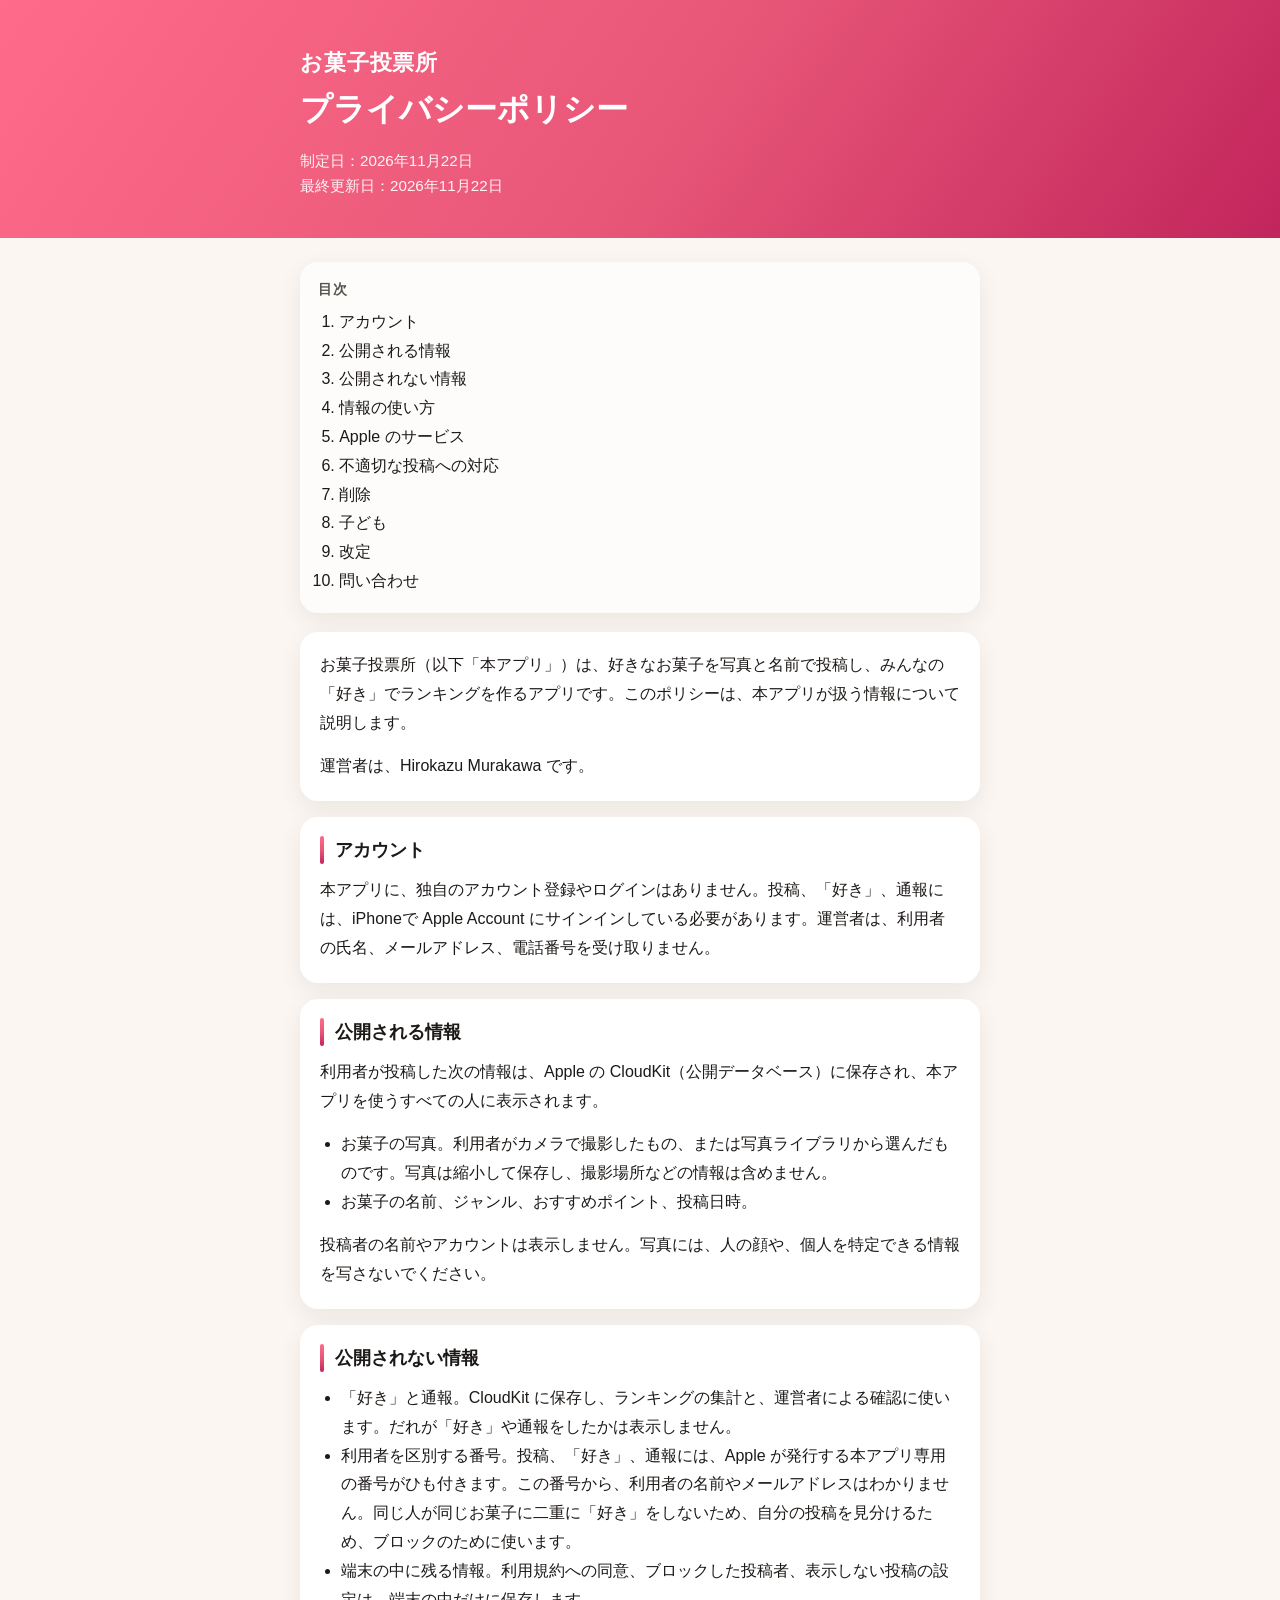
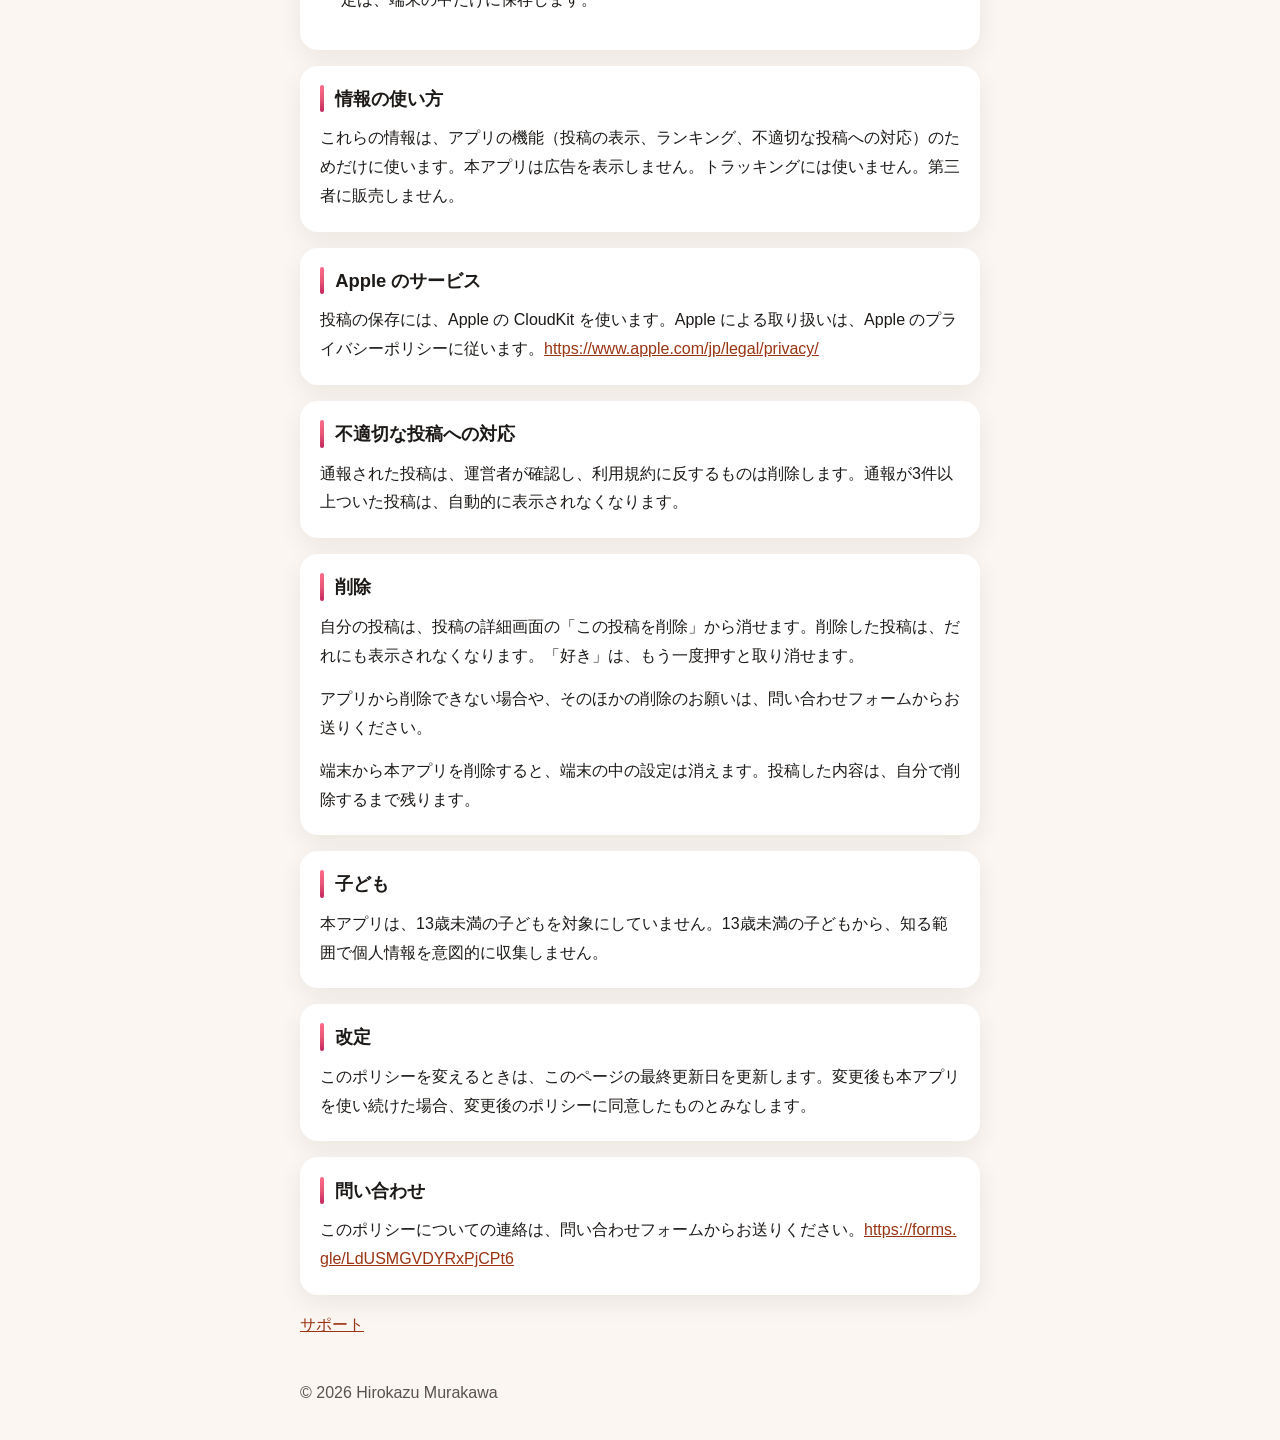
==== privacy.html @ 23c509de "お菓子投票所のサポートページとプライバシーポリシーを追加 Co-authored-by: Cursor <cursoragent@cursor.com>" ====
<!DOCTYPE html>
<html lang="ja">
<head>
  <meta charset="utf-8">
  <meta name="viewport" content="width=device-width, initial-scale=1">
  <title>プライバシーポリシー - お菓子投票所</title>
  <link rel="stylesheet" href="assets/style.css">
</head>
<body>
  <header class="site-header">
    <div class="wrap">
      <p class="app-name">お菓子投票所</p>
      <h1>プライバシーポリシー</h1>
      <p class="dates">制定日：2026年11月22日<br>最終更新日：2026年11月22日</p>
    </div>
  </header>

  <main class="wrap">
    <nav class="toc" aria-label="目次">
      <p>目次</p>
      <ol>
        <li><a href="#account">アカウント</a></li>
        <li><a href="#published">公開される情報</a></li>
        <li><a href="#unpublished">公開されない情報</a></li>
        <li><a href="#use">情報の使い方</a></li>
        <li><a href="#apple">Apple のサービス</a></li>
        <li><a href="#moderation">不適切な投稿への対応</a></li>
        <li><a href="#deletion">削除</a></li>
        <li><a href="#children">子ども</a></li>
        <li><a href="#changes">改定</a></li>
        <li><a href="#contact">問い合わせ</a></li>
      </ol>
    </nav>

    <section class="card">
      <p>お菓子投票所（以下「本アプリ」）は、好きなお菓子を写真と名前で投稿し、みんなの「好き」でランキングを作るアプリです。このポリシーは、本アプリが扱う情報について説明します。</p>
      <p>運営者は、Hirokazu Murakawa です。</p>
    </section>

    <section class="card" id="account">
      <h2>アカウント</h2>
      <p>本アプリに、独自のアカウント登録やログインはありません。投稿、「好き」、通報には、iPhoneで Apple Account にサインインしている必要があります。運営者は、利用者の氏名、メールアドレス、電話番号を受け取りません。</p>
    </section>

    <section class="card" id="published">
      <h2>公開される情報</h2>
      <p>利用者が投稿した次の情報は、Apple の CloudKit（公開データベース）に保存され、本アプリを使うすべての人に表示されます。</p>
      <ul>
        <li>お菓子の写真。利用者がカメラで撮影したもの、または写真ライブラリから選んだものです。写真は縮小して保存し、撮影場所などの情報は含めません。</li>
        <li>お菓子の名前、ジャンル、おすすめポイント、投稿日時。</li>
      </ul>
      <p>投稿者の名前やアカウントは表示しません。写真には、人の顔や、個人を特定できる情報を写さないでください。</p>
    </section>

    <section class="card" id="unpublished">
      <h2>公開されない情報</h2>
      <ul>
        <li>「好き」と通報。CloudKit に保存し、ランキングの集計と、運営者による確認に使います。だれが「好き」や通報をしたかは表示しません。</li>
        <li>利用者を区別する番号。投稿、「好き」、通報には、Apple が発行する本アプリ専用の番号がひも付きます。この番号から、利用者の名前やメールアドレスはわかりません。同じ人が同じお菓子に二重に「好き」をしないため、自分の投稿を見分けるため、ブロックのために使います。</li>
        <li>端末の中に残る情報。利用規約への同意、ブロックした投稿者、表示しない投稿の設定は、端末の中だけに保存します。</li>
      </ul>
    </section>

    <section class="card" id="use">
      <h2>情報の使い方</h2>
      <p>これらの情報は、アプリの機能（投稿の表示、ランキング、不適切な投稿への対応）のためだけに使います。本アプリは広告を表示しません。トラッキングには使いません。第三者に販売しません。</p>
    </section>

    <section class="card" id="apple">
      <h2>Apple のサービス</h2>
      <p>投稿の保存には、Apple の CloudKit を使います。Apple による取り扱いは、Apple のプライバシーポリシーに従います。<a href="https://www.apple.com/jp/legal/privacy/">https://www.apple.com/jp/legal/privacy/</a></p>
    </section>

    <section class="card" id="moderation">
      <h2>不適切な投稿への対応</h2>
      <p>通報された投稿は、運営者が確認し、利用規約に反するものは削除します。通報が3件以上ついた投稿は、自動的に表示されなくなります。</p>
    </section>

    <section class="card" id="deletion">
      <h2>削除</h2>
      <p>自分の投稿は、投稿の詳細画面の「この投稿を削除」から消せます。削除した投稿は、だれにも表示されなくなります。「好き」は、もう一度押すと取り消せます。</p>
      <p>アプリから削除できない場合や、そのほかの削除のお願いは、問い合わせフォームからお送りください。</p>
      <p>端末から本アプリを削除すると、端末の中の設定は消えます。投稿した内容は、自分で削除するまで残ります。</p>
    </section>

    <section class="card" id="children">
      <h2>子ども</h2>
      <p>本アプリは、13歳未満の子どもを対象にしていません。13歳未満の子どもから、知る範囲で個人情報を意図的に収集しません。</p>
    </section>

    <section class="card" id="changes">
      <h2>改定</h2>
      <p>このポリシーを変えるときは、このページの最終更新日を更新します。変更後も本アプリを使い続けた場合、変更後のポリシーに同意したものとみなします。</p>
    </section>

    <section class="card" id="contact">
      <h2>問い合わせ</h2>
      <p>このポリシーについての連絡は、問い合わせフォームからお送りください。<a href="https://forms.gle/LdUSMGVDYRxPjCPt6">https://forms.gle/LdUSMGVDYRxPjCPt6</a></p>
    </section>

    <p class="page-links"><a href="index.html">サポート</a></p>
  </main>

  <footer class="site-footer">
    <div class="wrap">
      <p>© 2026 Hirokazu Murakawa</p>
    </div>
  </footer>
</body>
</html>
---- assets/style.css ----
/* 色は変数だけ変えれば、別アプリの同じレイアウトに使える。 */
:root {
  --accent-start: #ff6b8a;
  --accent-mid: #e85778;
  --accent-end: #c2255c;
  --page-bg: #fbf6f2;
  --card-bg: #ffffff;
  --text: #1c1917;
  --muted: #57534e;
  --link: #9a3412;
  --shadow: 0 8px 24px rgba(60, 30, 20, 0.07);
  --toc-bg: rgba(255, 255, 255, 0.72);
}

@media (prefers-color-scheme: dark) {
  :root {
    --page-bg: #0c1730;
    --card-bg: #172544;
    --text: #f4f0e8;
    --muted: #d5d0c6;
    --link: #ffc2a8;
    --shadow: 0 10px 28px rgba(0, 0, 0, 0.28);
    --toc-bg: rgba(23, 37, 68, 0.9);
  }
}

* { box-sizing: border-box; }

html { scroll-behavior: smooth; }

@media (prefers-reduced-motion: reduce) {
  html { scroll-behavior: auto; }
}

body {
  margin: 0;
  background: var(--page-bg);
  color: var(--text);
  font-family: -apple-system, "Hiragino Sans", sans-serif;
  font-size: 16px;
  line-height: 1.8;
}

.wrap {
  max-width: 720px;
  margin: 0 auto;
  padding: 0 1.25rem;
}

.site-header {
  background: linear-gradient(125deg, var(--accent-start), var(--accent-mid) 52%, var(--accent-end));
  color: #fff;
}

.site-header .wrap {
  padding-top: 2.75rem;
  padding-bottom: 2.4rem;
}

.app-name {
  margin: 0 0 0.35rem;
  font-size: 1.35rem;
  font-weight: 700;
  letter-spacing: 0.04em;
}

h1 {
  margin: 0;
  font-size: 2rem;
  line-height: 1.35;
  font-weight: 700;
}

.dates {
  margin: 1rem 0 0;
  font-size: 0.95rem;
  line-height: 1.7;
  color: rgba(255, 255, 255, 0.92);
}

main.wrap {
  padding-top: 1.5rem;
  padding-bottom: 2.5rem;
}

.toc {
  margin: 0 0 1.15rem;
  padding: 1rem 1.15rem 1.1rem;
  background: var(--toc-bg);
  border-radius: 18px;
  box-shadow: var(--shadow);
}

.toc p {
  margin: 0 0 0.35rem;
  font-size: 0.85rem;
  font-weight: 700;
  letter-spacing: 0.08em;
  color: var(--muted);
}

.toc ol {
  margin: 0;
  padding-left: 1.3rem;
}

.toc a {
  color: var(--text);
  text-decoration: none;
}

.toc a:hover,
.toc a:focus-visible {
  color: var(--accent-mid);
}

.card {
  margin: 0 0 1rem;
  padding: 1.2rem 1.25rem 1.3rem;
  background: var(--card-bg);
  border-radius: 18px;
  box-shadow: var(--shadow);
}

.card h2 {
  display: flex;
  align-items: stretch;
  gap: 0.7rem;
  margin: 0 0 0.75rem;
  font-size: 1.15rem;
  line-height: 1.5;
}

.card h2::before {
  content: "";
  width: 4px;
  border-radius: 999px;
  background: linear-gradient(var(--accent-start), var(--accent-mid), var(--accent-end));
}

p, li { font-size: 16px; }

.card p { margin: 0 0 0.9rem; }
.card p:last-child { margin-bottom: 0; }

ul {
  margin: 0 0 0.9rem;
  padding-left: 1.3rem;
}

a {
  color: var(--link);
  word-break: break-all;
}

.button {
  display: inline-block;
  margin-top: 0.35rem;
  padding: 0.7rem 1.25rem;
  border-radius: 999px;
  background: linear-gradient(125deg, var(--accent-start), var(--accent-mid) 52%, var(--accent-end));
  color: #fff;
  font-weight: 700;
  text-decoration: none;
  word-break: keep-all;
}

.page-links {
  margin: 0.4rem 0 0;
}

.site-footer {
  padding-bottom: 2rem;
  color: var(--muted);
  font-size: 0.9rem;
}

.site-footer p { margin: 0; }

section[id] { scroll-margin-top: 1rem; }
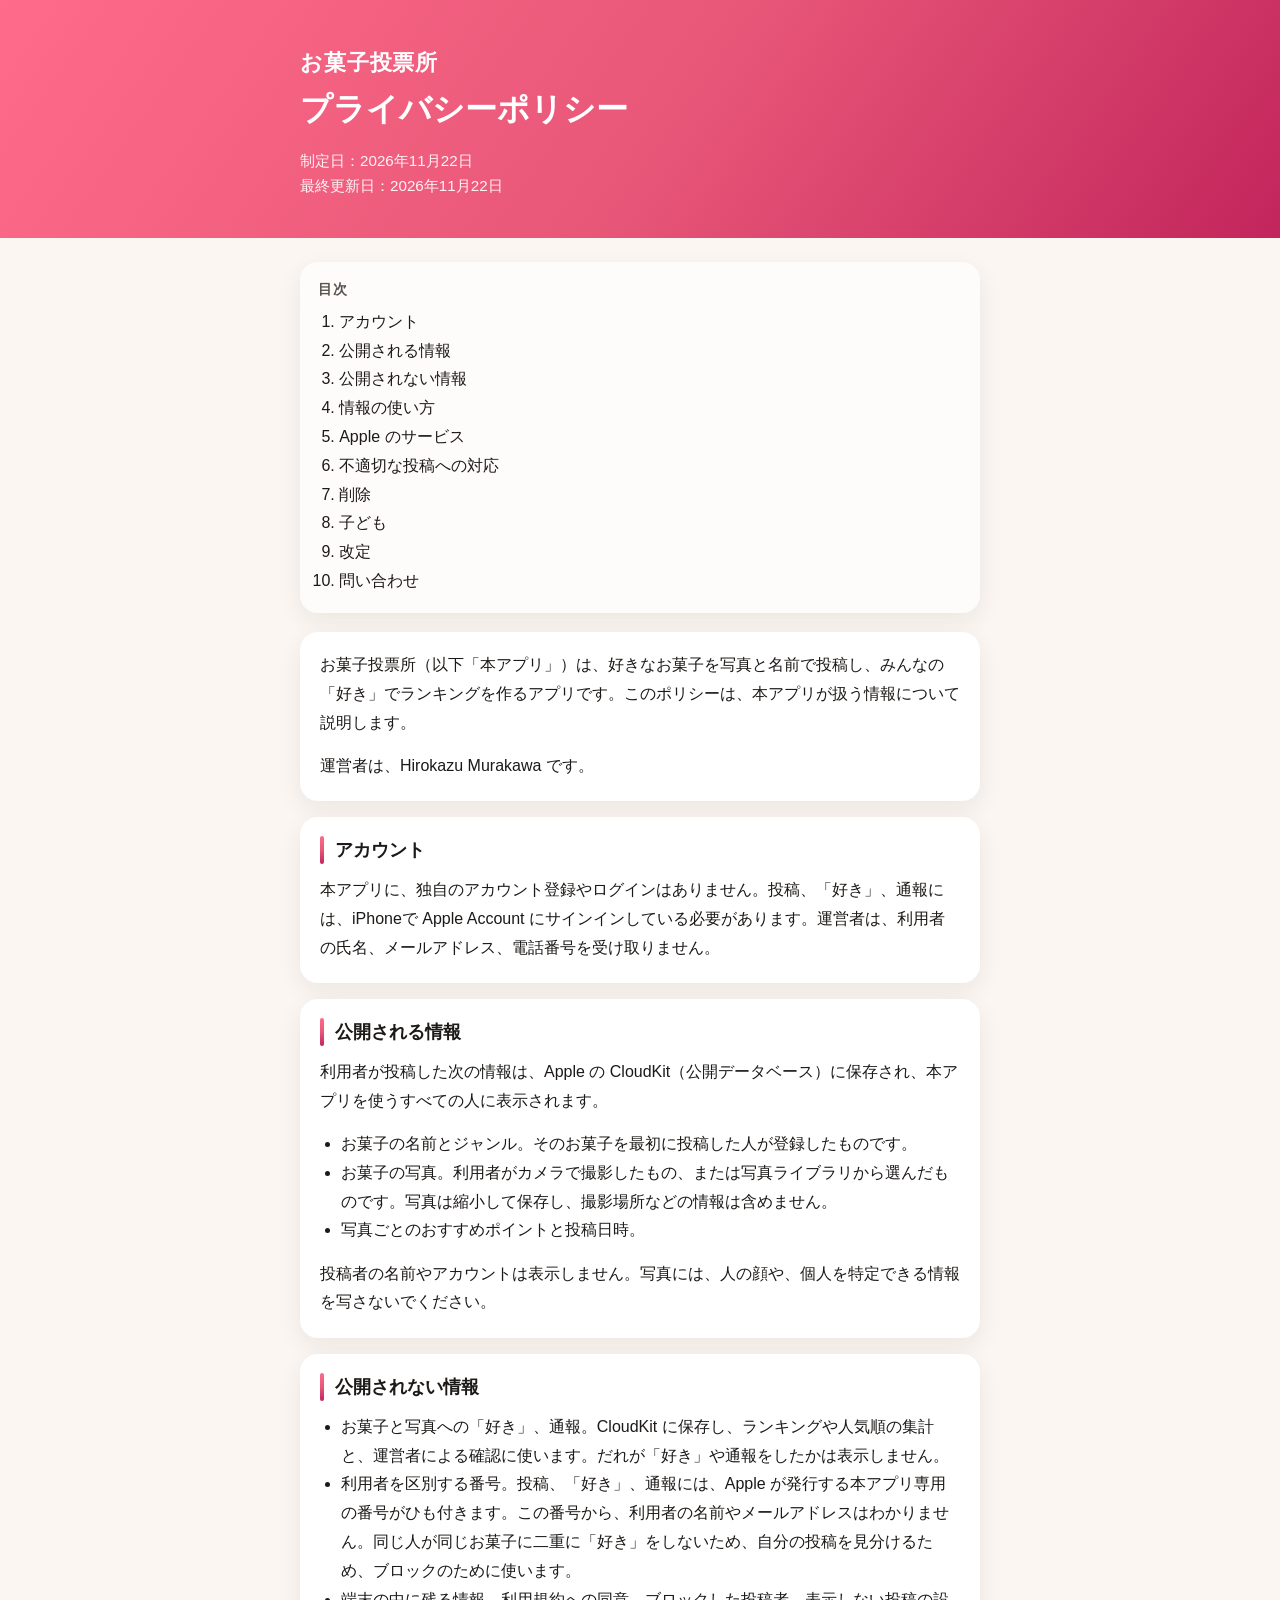
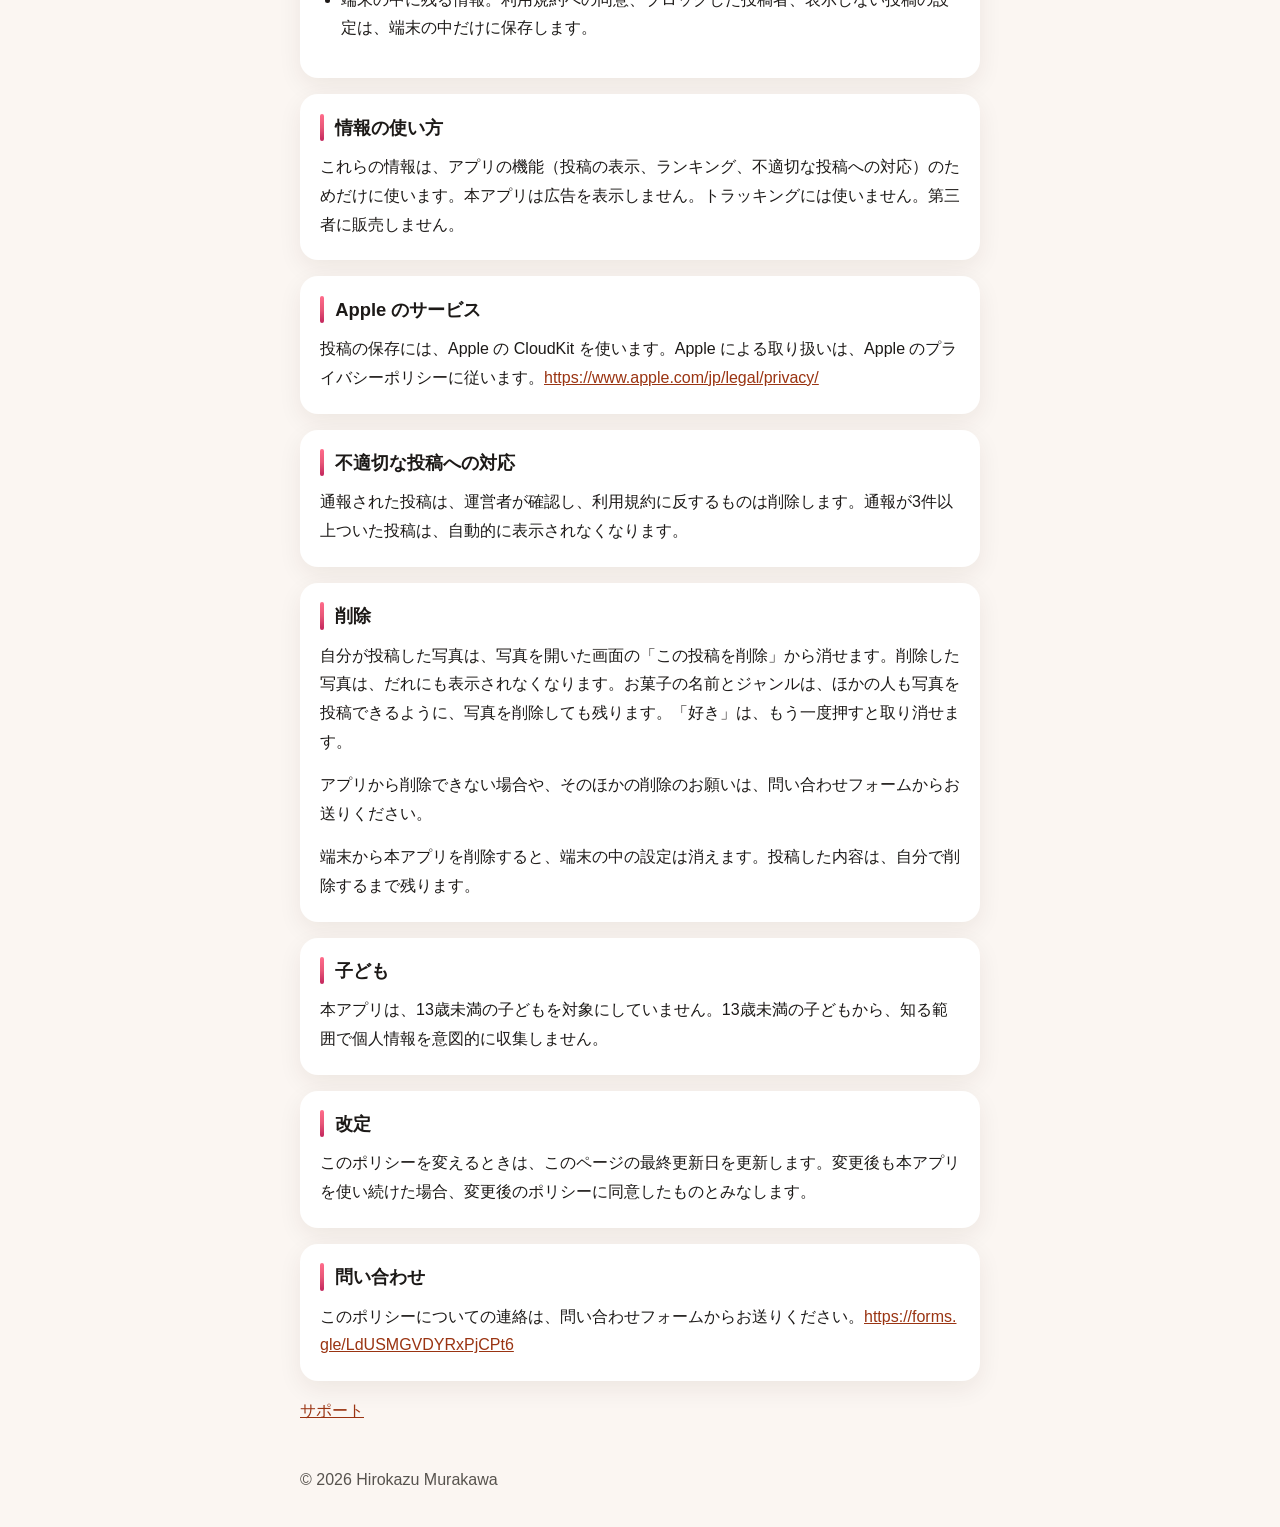
==== commit 5b93fd04: "複数写真と写真の「好き」に合わせて説明を更新 Co-authored-by: Cursor <cursoragent@cursor.com>" ====
--- a/privacy.html
+++ b/privacy.html
@@ -46,8 +46,9 @@
       <h2>公開される情報</h2>
       <p>利用者が投稿した次の情報は、Apple の CloudKit（公開データベース）に保存され、本アプリを使うすべての人に表示されます。</p>
       <ul>
+        <li>お菓子の名前とジャンル。そのお菓子を最初に投稿した人が登録したものです。</li>
         <li>お菓子の写真。利用者がカメラで撮影したもの、または写真ライブラリから選んだものです。写真は縮小して保存し、撮影場所などの情報は含めません。</li>
-        <li>お菓子の名前、ジャンル、おすすめポイント、投稿日時。</li>
+        <li>写真ごとのおすすめポイントと投稿日時。</li>
       </ul>
       <p>投稿者の名前やアカウントは表示しません。写真には、人の顔や、個人を特定できる情報を写さないでください。</p>
     </section>
@@ -55,7 +56,7 @@
     <section class="card" id="unpublished">
       <h2>公開されない情報</h2>
       <ul>
-        <li>「好き」と通報。CloudKit に保存し、ランキングの集計と、運営者による確認に使います。だれが「好き」や通報をしたかは表示しません。</li>
+        <li>お菓子と写真への「好き」、通報。CloudKit に保存し、ランキングや人気順の集計と、運営者による確認に使います。だれが「好き」や通報をしたかは表示しません。</li>
         <li>利用者を区別する番号。投稿、「好き」、通報には、Apple が発行する本アプリ専用の番号がひも付きます。この番号から、利用者の名前やメールアドレスはわかりません。同じ人が同じお菓子に二重に「好き」をしないため、自分の投稿を見分けるため、ブロックのために使います。</li>
         <li>端末の中に残る情報。利用規約への同意、ブロックした投稿者、表示しない投稿の設定は、端末の中だけに保存します。</li>
       </ul>
@@ -78,7 +79,7 @@
 
     <section class="card" id="deletion">
       <h2>削除</h2>
-      <p>自分の投稿は、投稿の詳細画面の「この投稿を削除」から消せます。削除した投稿は、だれにも表示されなくなります。「好き」は、もう一度押すと取り消せます。</p>
+      <p>自分が投稿した写真は、写真を開いた画面の「この投稿を削除」から消せます。削除した写真は、だれにも表示されなくなります。お菓子の名前とジャンルは、ほかの人も写真を投稿できるように、写真を削除しても残ります。「好き」は、もう一度押すと取り消せます。</p>
       <p>アプリから削除できない場合や、そのほかの削除のお願いは、問い合わせフォームからお送りください。</p>
       <p>端末から本アプリを削除すると、端末の中の設定は消えます。投稿した内容は、自分で削除するまで残ります。</p>
     </section>
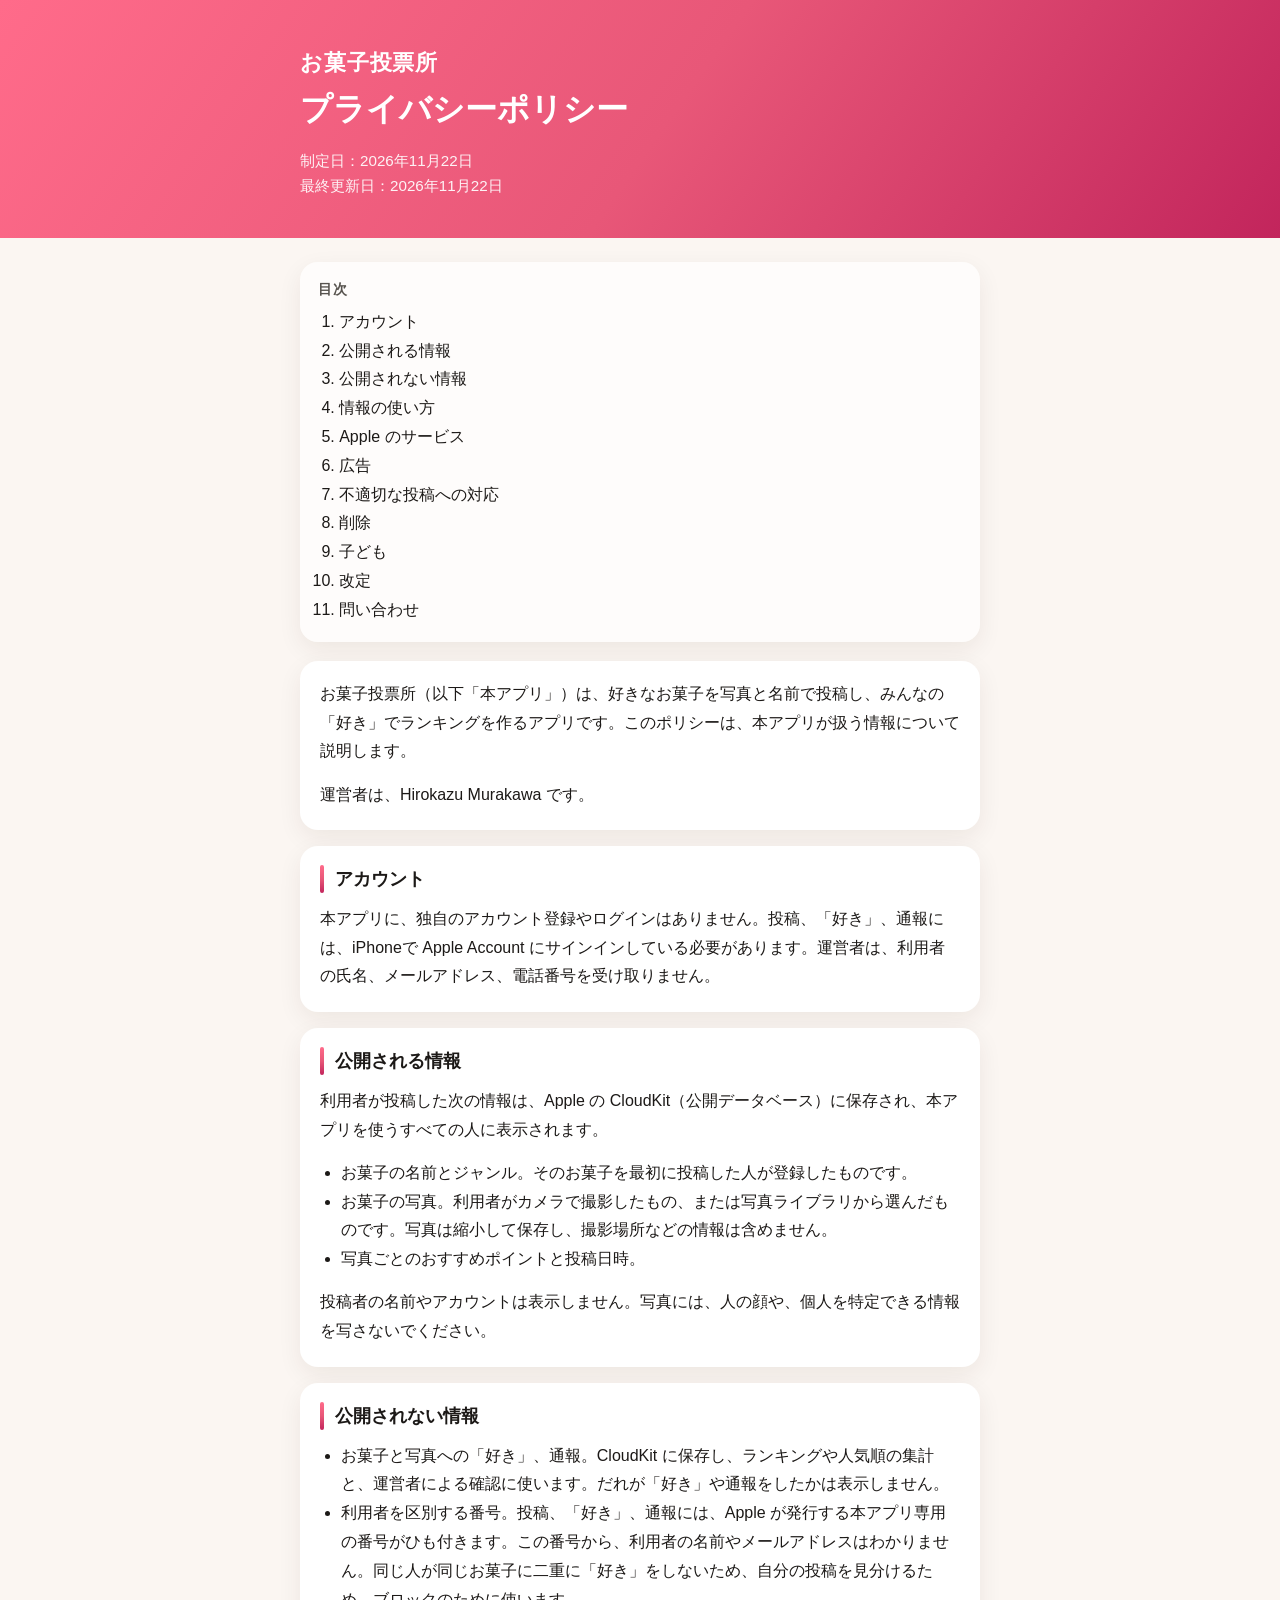
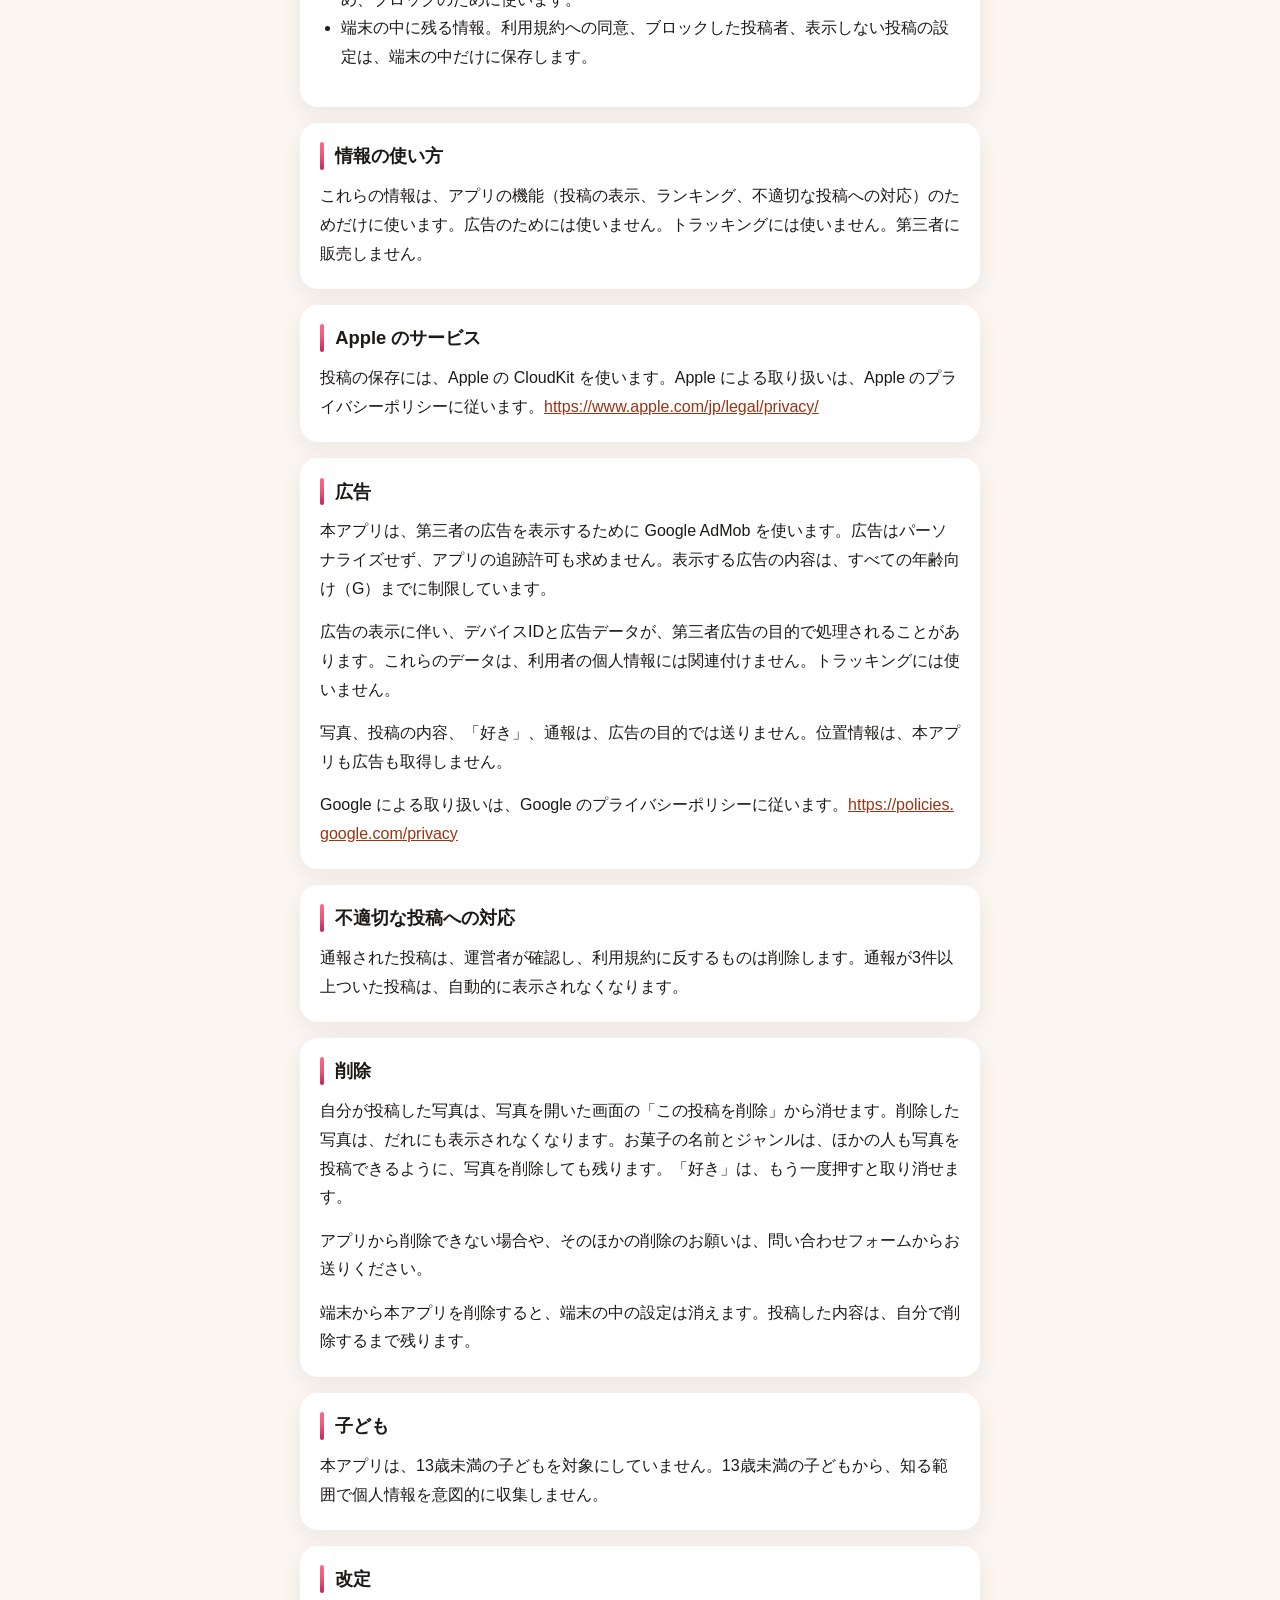
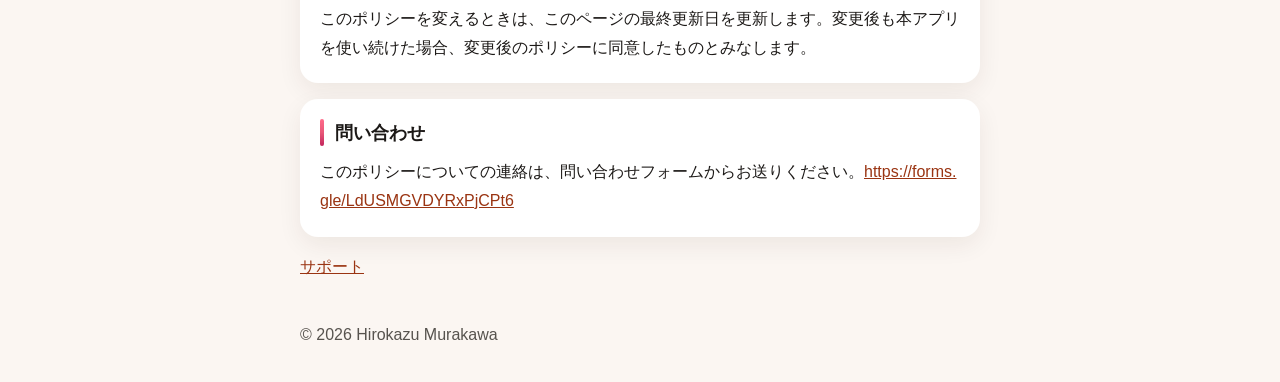
==== commit 508b2a3a: "複数写真・写真の「好き」・広告に合わせて説明を更新 Co-authored-by: Cursor <cursoragent@cursor.com>" ====
--- a/privacy.html
+++ b/privacy.html
@@ -24,6 +24,7 @@
         <li><a href="#unpublished">公開されない情報</a></li>
         <li><a href="#use">情報の使い方</a></li>
         <li><a href="#apple">Apple のサービス</a></li>
+        <li><a href="#ads">広告</a></li>
         <li><a href="#moderation">不適切な投稿への対応</a></li>
         <li><a href="#deletion">削除</a></li>
         <li><a href="#children">子ども</a></li>
@@ -64,12 +65,20 @@
 
     <section class="card" id="use">
       <h2>情報の使い方</h2>
-      <p>これらの情報は、アプリの機能（投稿の表示、ランキング、不適切な投稿への対応）のためだけに使います。本アプリは広告を表示しません。トラッキングには使いません。第三者に販売しません。</p>
+      <p>これらの情報は、アプリの機能（投稿の表示、ランキング、不適切な投稿への対応）のためだけに使います。広告のためには使いません。トラッキングには使いません。第三者に販売しません。</p>
     </section>
 
     <section class="card" id="apple">
       <h2>Apple のサービス</h2>
       <p>投稿の保存には、Apple の CloudKit を使います。Apple による取り扱いは、Apple のプライバシーポリシーに従います。<a href="https://www.apple.com/jp/legal/privacy/">https://www.apple.com/jp/legal/privacy/</a></p>
+    </section>
+
+    <section class="card" id="ads">
+      <h2>広告</h2>
+      <p>本アプリは、第三者の広告を表示するために Google AdMob を使います。広告はパーソナライズせず、アプリの追跡許可も求めません。表示する広告の内容は、すべての年齢向け（G）までに制限しています。</p>
+      <p>広告の表示に伴い、デバイスIDと広告データが、第三者広告の目的で処理されることがあります。これらのデータは、利用者の個人情報には関連付けません。トラッキングには使いません。</p>
+      <p>写真、投稿の内容、「好き」、通報は、広告の目的では送りません。位置情報は、本アプリも広告も取得しません。</p>
+      <p>Google による取り扱いは、Google のプライバシーポリシーに従います。<a href="https://policies.google.com/privacy">https://policies.google.com/privacy</a></p>
     </section>
 
     <section class="card" id="moderation">
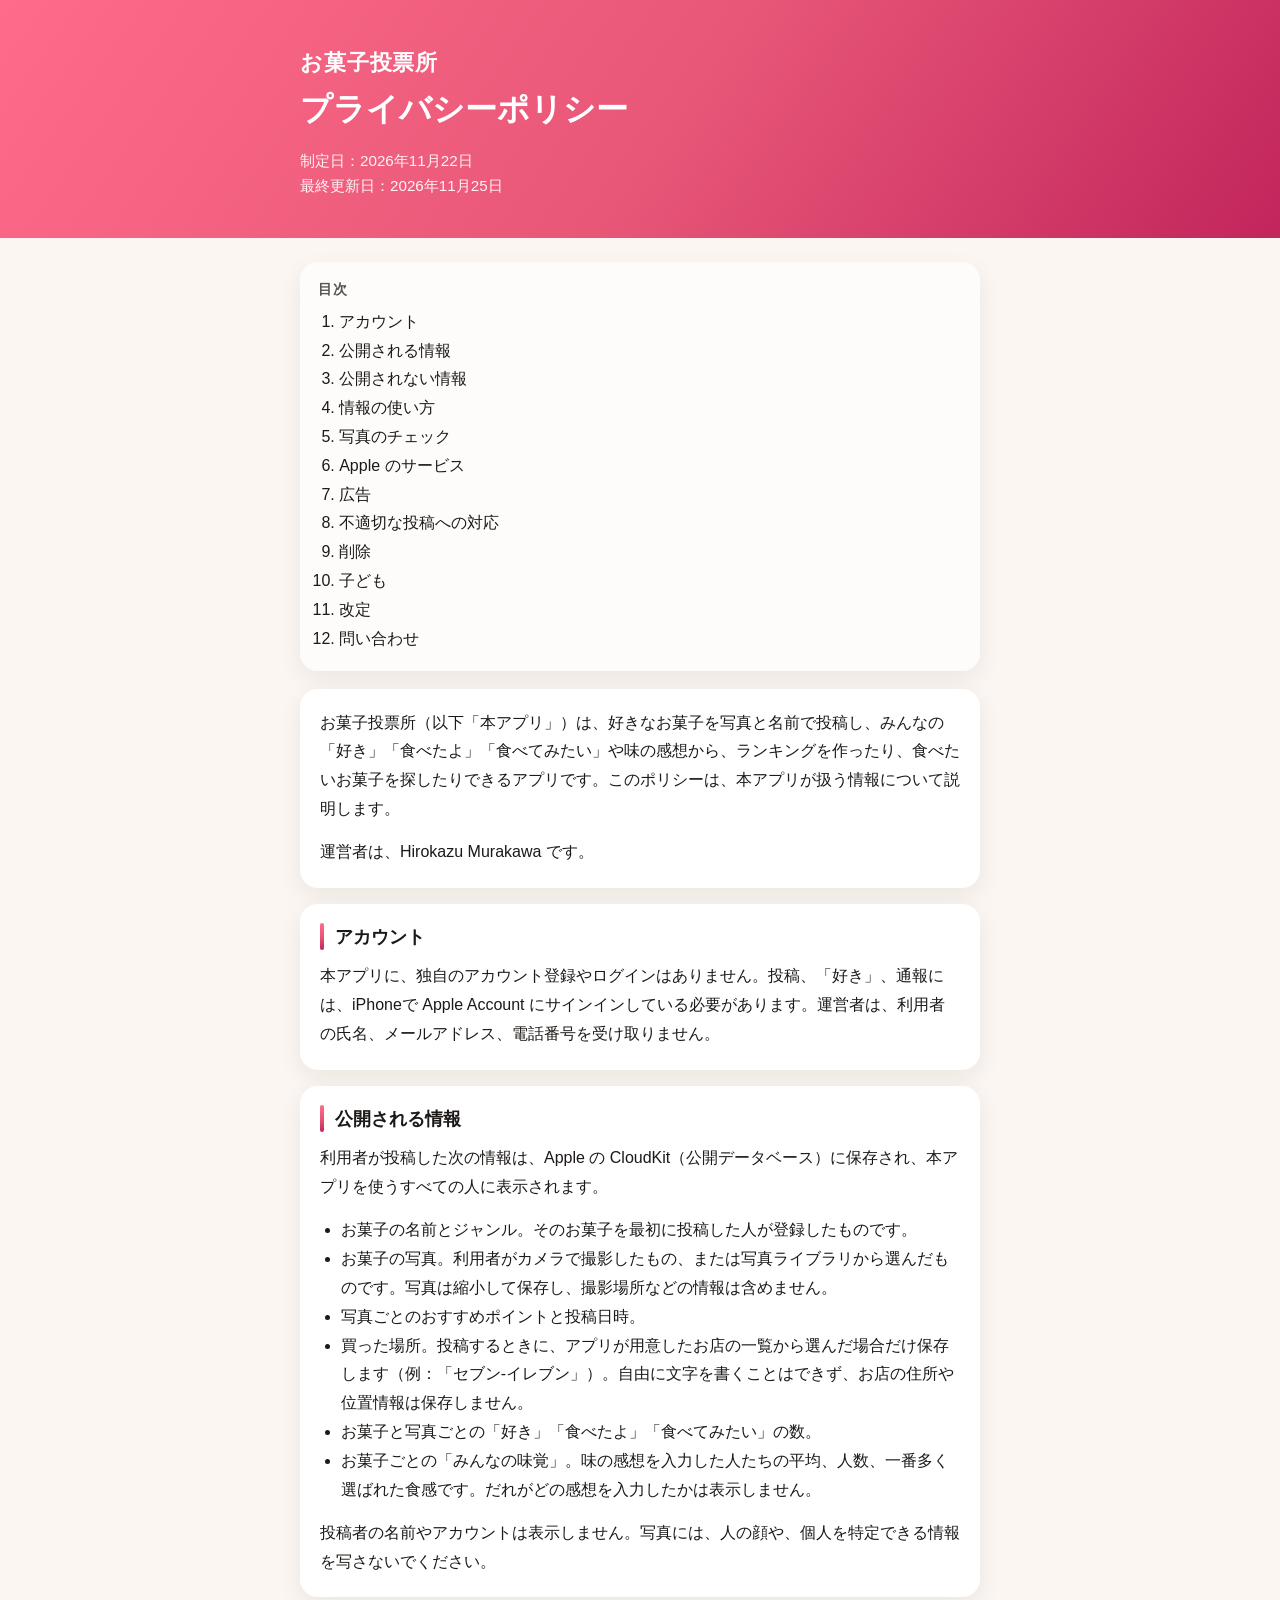
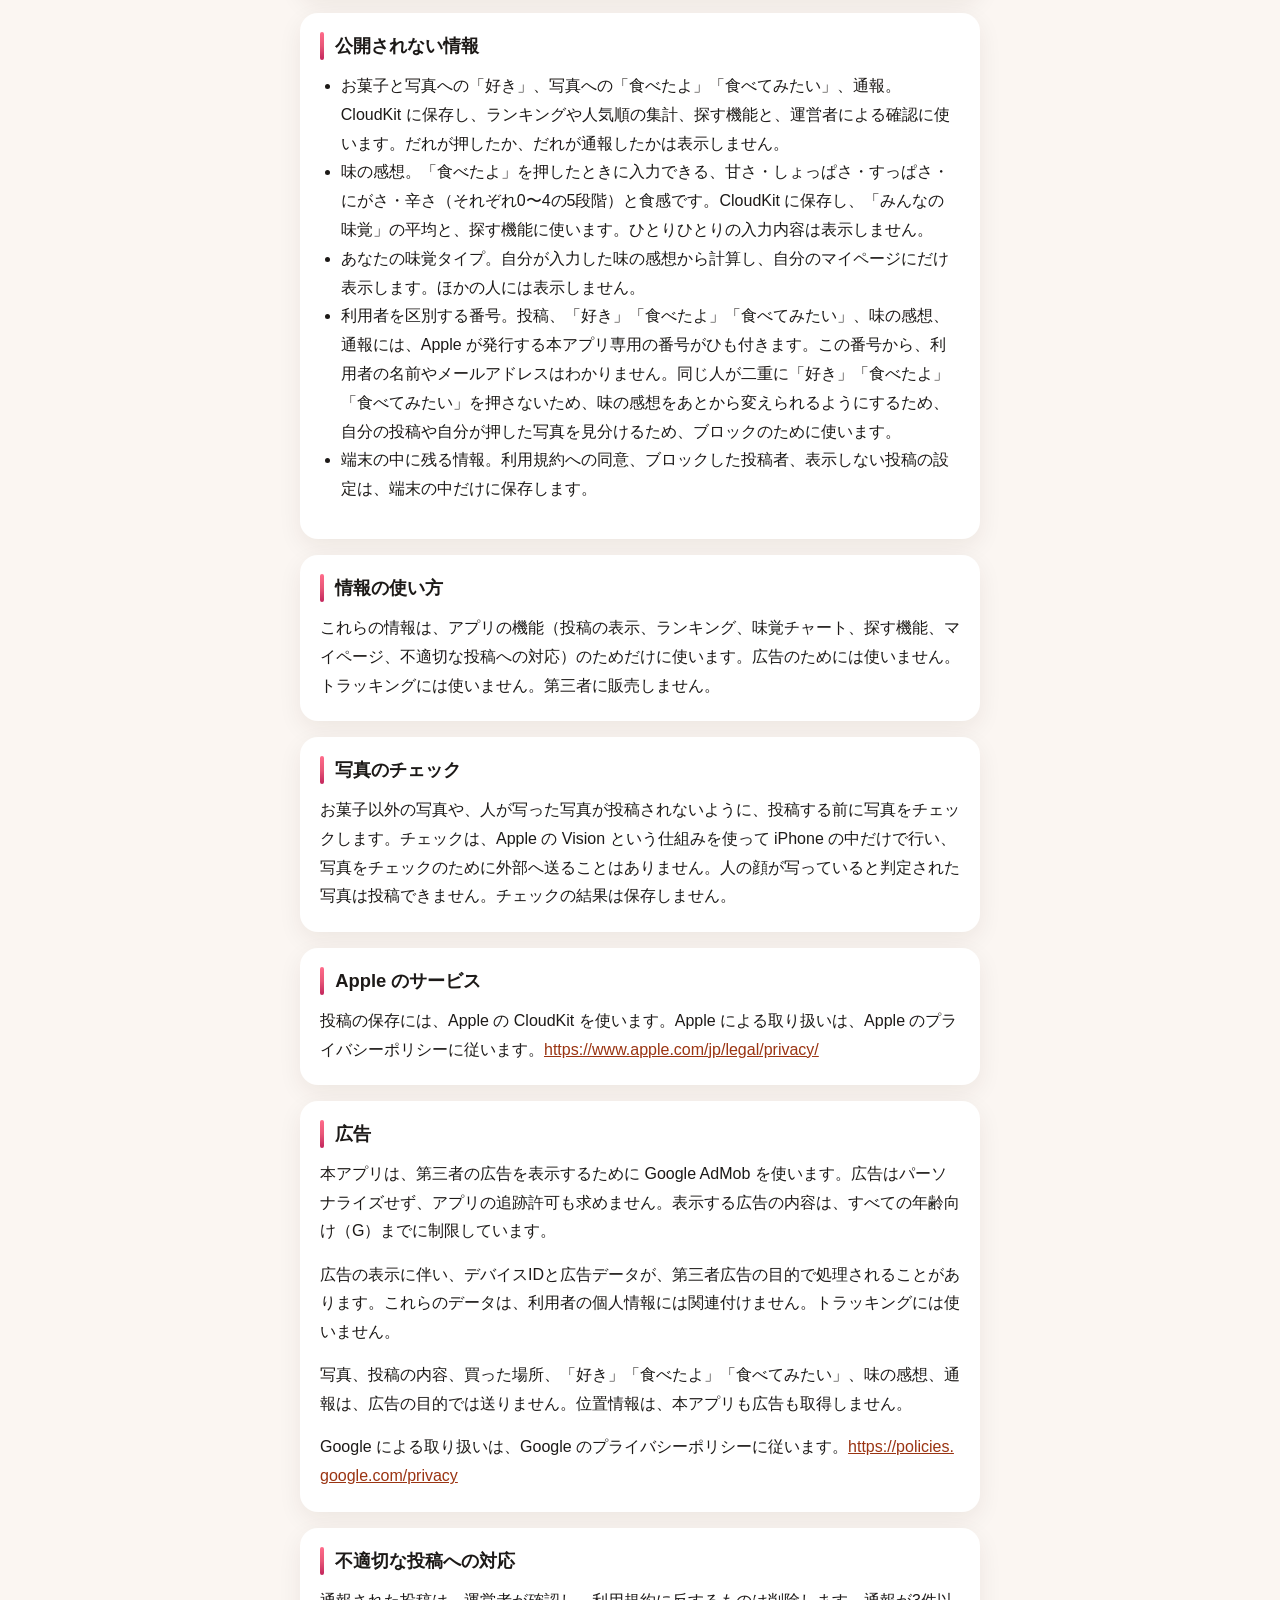
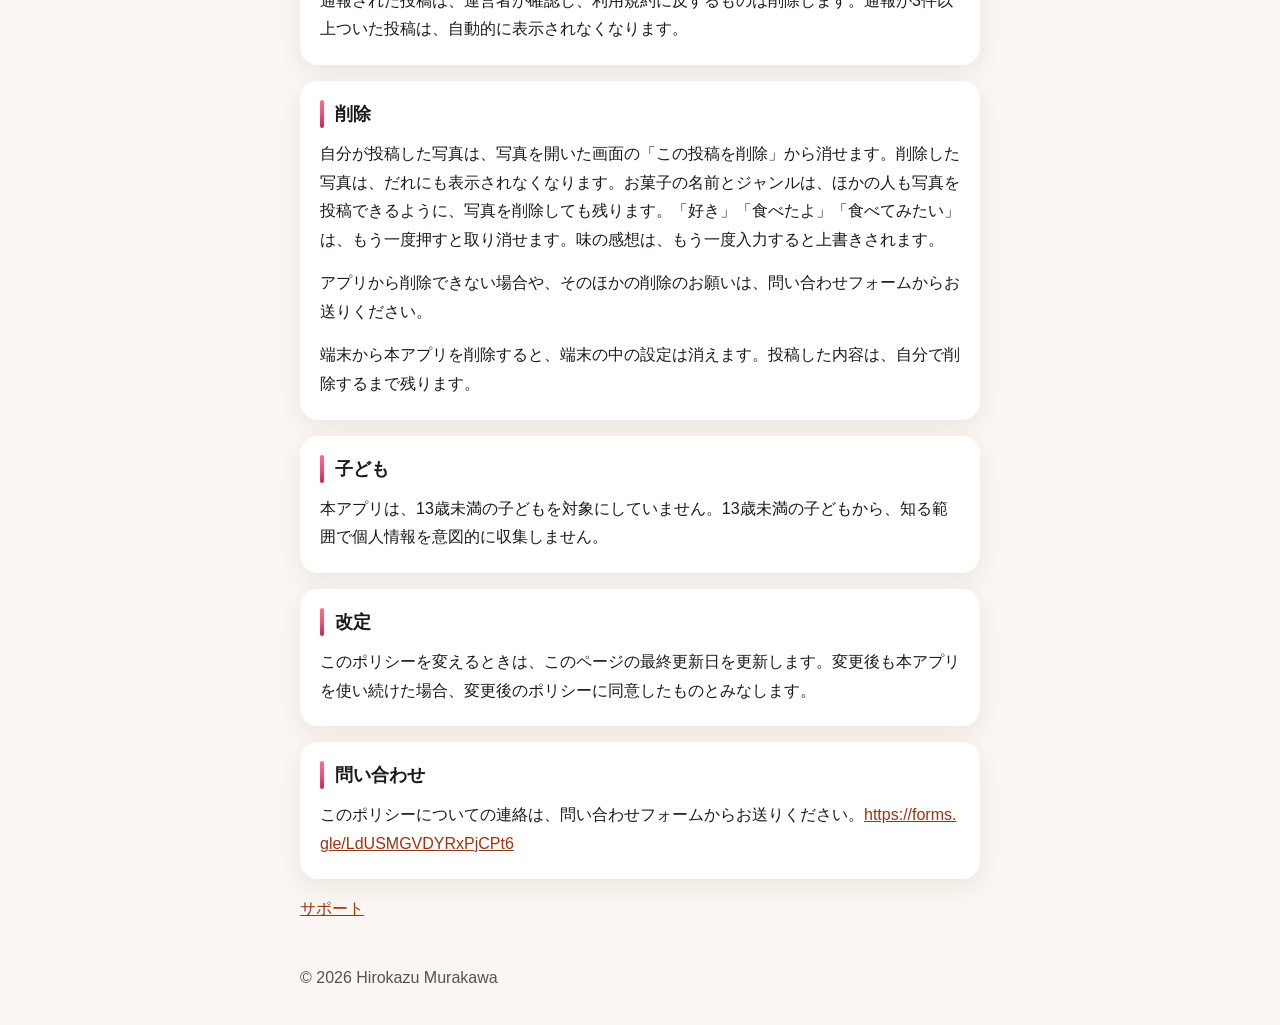
==== commit 2b71ce50: "プライバシーポリシーに1.0.2の新機能を追記 Co-authored-by: Cursor <cursoragent@cursor.com>" ====
--- a/privacy.html
+++ b/privacy.html
@@ -11,7 +11,7 @@
     <div class="wrap">
       <p class="app-name">お菓子投票所</p>
       <h1>プライバシーポリシー</h1>
-      <p class="dates">制定日：2026年11月22日<br>最終更新日：2026年11月22日</p>
+      <p class="dates">制定日：2026年11月22日<br>最終更新日：2026年11月25日</p>
     </div>
   </header>
 
@@ -23,6 +23,7 @@
         <li><a href="#published">公開される情報</a></li>
         <li><a href="#unpublished">公開されない情報</a></li>
         <li><a href="#use">情報の使い方</a></li>
+        <li><a href="#photocheck">写真のチェック</a></li>
         <li><a href="#apple">Apple のサービス</a></li>
         <li><a href="#ads">広告</a></li>
         <li><a href="#moderation">不適切な投稿への対応</a></li>
@@ -34,7 +35,7 @@
     </nav>
 
     <section class="card">
-      <p>お菓子投票所（以下「本アプリ」）は、好きなお菓子を写真と名前で投稿し、みんなの「好き」でランキングを作るアプリです。このポリシーは、本アプリが扱う情報について説明します。</p>
+      <p>お菓子投票所（以下「本アプリ」）は、好きなお菓子を写真と名前で投稿し、みんなの「好き」「食べたよ」「食べてみたい」や味の感想から、ランキングを作ったり、食べたいお菓子を探したりできるアプリです。このポリシーは、本アプリが扱う情報について説明します。</p>
       <p>運営者は、Hirokazu Murakawa です。</p>
     </section>
 
@@ -50,6 +51,9 @@
         <li>お菓子の名前とジャンル。そのお菓子を最初に投稿した人が登録したものです。</li>
         <li>お菓子の写真。利用者がカメラで撮影したもの、または写真ライブラリから選んだものです。写真は縮小して保存し、撮影場所などの情報は含めません。</li>
         <li>写真ごとのおすすめポイントと投稿日時。</li>
+        <li>買った場所。投稿するときに、アプリが用意したお店の一覧から選んだ場合だけ保存します（例：「セブン-イレブン」）。自由に文字を書くことはできず、お店の住所や位置情報は保存しません。</li>
+        <li>お菓子と写真ごとの「好き」「食べたよ」「食べてみたい」の数。</li>
+        <li>お菓子ごとの「みんなの味覚」。味の感想を入力した人たちの平均、人数、一番多く選ばれた食感です。だれがどの感想を入力したかは表示しません。</li>
       </ul>
       <p>投稿者の名前やアカウントは表示しません。写真には、人の顔や、個人を特定できる情報を写さないでください。</p>
     </section>
@@ -57,15 +61,22 @@
     <section class="card" id="unpublished">
       <h2>公開されない情報</h2>
       <ul>
-        <li>お菓子と写真への「好き」、通報。CloudKit に保存し、ランキングや人気順の集計と、運営者による確認に使います。だれが「好き」や通報をしたかは表示しません。</li>
-        <li>利用者を区別する番号。投稿、「好き」、通報には、Apple が発行する本アプリ専用の番号がひも付きます。この番号から、利用者の名前やメールアドレスはわかりません。同じ人が同じお菓子に二重に「好き」をしないため、自分の投稿を見分けるため、ブロックのために使います。</li>
+        <li>お菓子と写真への「好き」、写真への「食べたよ」「食べてみたい」、通報。CloudKit に保存し、ランキングや人気順の集計、探す機能と、運営者による確認に使います。だれが押したか、だれが通報したかは表示しません。</li>
+        <li>味の感想。「食べたよ」を押したときに入力できる、甘さ・しょっぱさ・すっぱさ・にがさ・辛さ（それぞれ0〜4の5段階）と食感です。CloudKit に保存し、「みんなの味覚」の平均と、探す機能に使います。ひとりひとりの入力内容は表示しません。</li>
+        <li>あなたの味覚タイプ。自分が入力した味の感想から計算し、自分のマイページにだけ表示します。ほかの人には表示しません。</li>
+        <li>利用者を区別する番号。投稿、「好き」「食べたよ」「食べてみたい」、味の感想、通報には、Apple が発行する本アプリ専用の番号がひも付きます。この番号から、利用者の名前やメールアドレスはわかりません。同じ人が二重に「好き」「食べたよ」「食べてみたい」を押さないため、味の感想をあとから変えられるようにするため、自分の投稿や自分が押した写真を見分けるため、ブロックのために使います。</li>
         <li>端末の中に残る情報。利用規約への同意、ブロックした投稿者、表示しない投稿の設定は、端末の中だけに保存します。</li>
       </ul>
     </section>
 
     <section class="card" id="use">
       <h2>情報の使い方</h2>
-      <p>これらの情報は、アプリの機能（投稿の表示、ランキング、不適切な投稿への対応）のためだけに使います。広告のためには使いません。トラッキングには使いません。第三者に販売しません。</p>
+      <p>これらの情報は、アプリの機能（投稿の表示、ランキング、味覚チャート、探す機能、マイページ、不適切な投稿への対応）のためだけに使います。広告のためには使いません。トラッキングには使いません。第三者に販売しません。</p>
+    </section>
+
+    <section class="card" id="photocheck">
+      <h2>写真のチェック</h2>
+      <p>お菓子以外の写真や、人が写った写真が投稿されないように、投稿する前に写真をチェックします。チェックは、Apple の Vision という仕組みを使って iPhone の中だけで行い、写真をチェックのために外部へ送ることはありません。人の顔が写っていると判定された写真は投稿できません。チェックの結果は保存しません。</p>
     </section>
 
     <section class="card" id="apple">
@@ -77,7 +88,7 @@
       <h2>広告</h2>
       <p>本アプリは、第三者の広告を表示するために Google AdMob を使います。広告はパーソナライズせず、アプリの追跡許可も求めません。表示する広告の内容は、すべての年齢向け（G）までに制限しています。</p>
       <p>広告の表示に伴い、デバイスIDと広告データが、第三者広告の目的で処理されることがあります。これらのデータは、利用者の個人情報には関連付けません。トラッキングには使いません。</p>
-      <p>写真、投稿の内容、「好き」、通報は、広告の目的では送りません。位置情報は、本アプリも広告も取得しません。</p>
+      <p>写真、投稿の内容、買った場所、「好き」「食べたよ」「食べてみたい」、味の感想、通報は、広告の目的では送りません。位置情報は、本アプリも広告も取得しません。</p>
       <p>Google による取り扱いは、Google のプライバシーポリシーに従います。<a href="https://policies.google.com/privacy">https://policies.google.com/privacy</a></p>
     </section>
 
@@ -88,7 +99,7 @@
 
     <section class="card" id="deletion">
       <h2>削除</h2>
-      <p>自分が投稿した写真は、写真を開いた画面の「この投稿を削除」から消せます。削除した写真は、だれにも表示されなくなります。お菓子の名前とジャンルは、ほかの人も写真を投稿できるように、写真を削除しても残ります。「好き」は、もう一度押すと取り消せます。</p>
+      <p>自分が投稿した写真は、写真を開いた画面の「この投稿を削除」から消せます。削除した写真は、だれにも表示されなくなります。お菓子の名前とジャンルは、ほかの人も写真を投稿できるように、写真を削除しても残ります。「好き」「食べたよ」「食べてみたい」は、もう一度押すと取り消せます。味の感想は、もう一度入力すると上書きされます。</p>
       <p>アプリから削除できない場合や、そのほかの削除のお願いは、問い合わせフォームからお送りください。</p>
       <p>端末から本アプリを削除すると、端末の中の設定は消えます。投稿した内容は、自分で削除するまで残ります。</p>
     </section>
